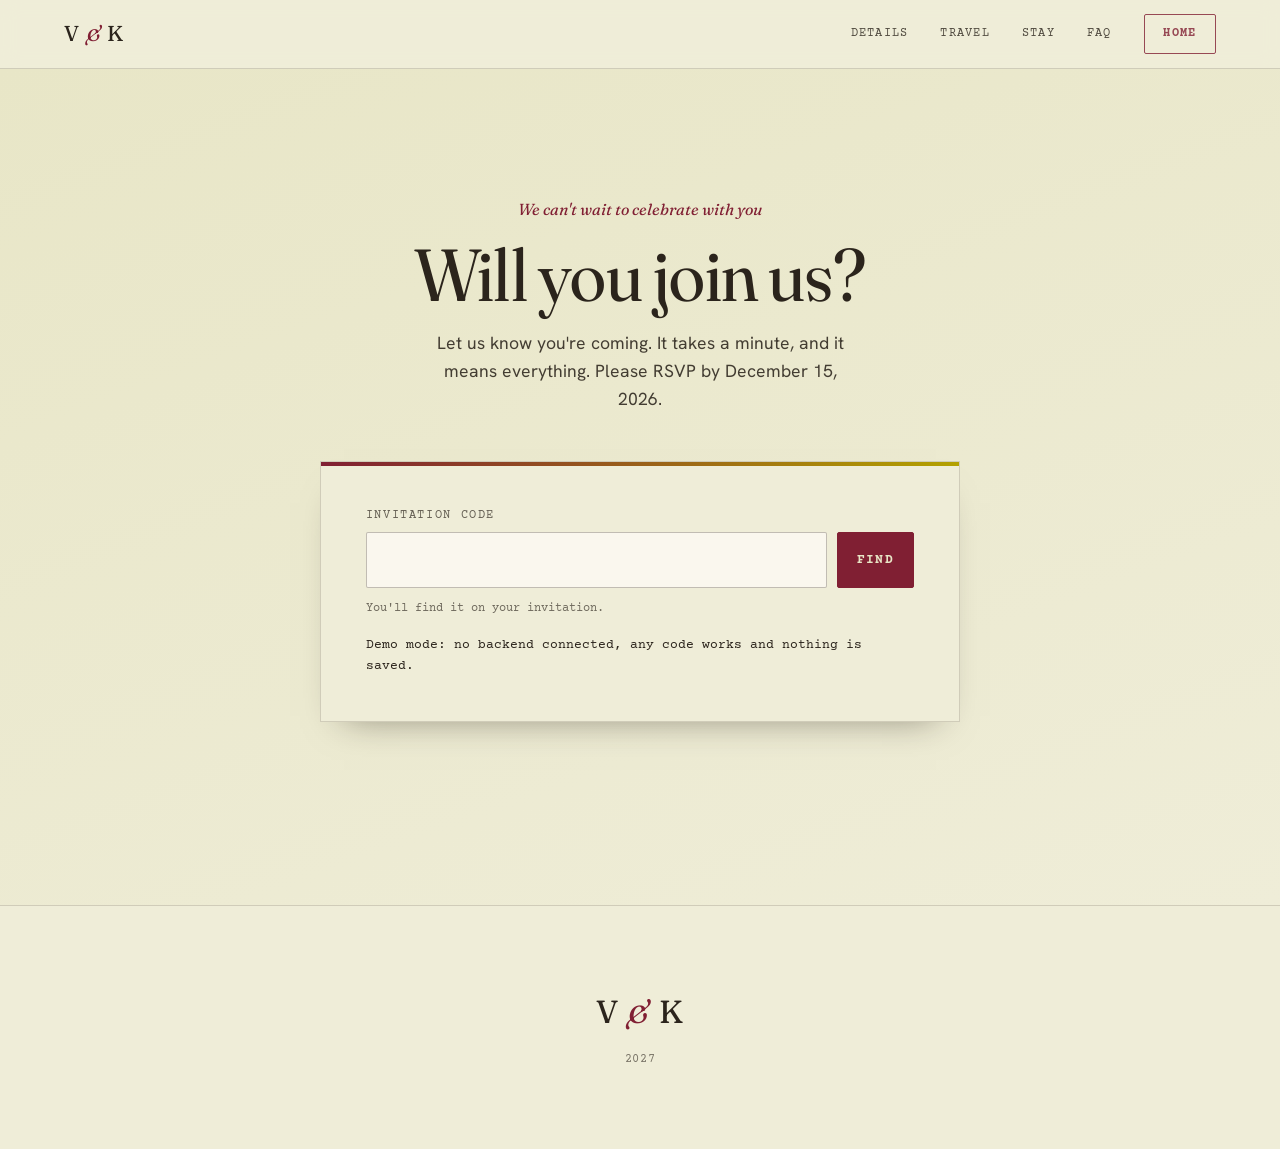
==== rsvp/index.html @ c19a1aa8 "RSVP form v1" ====
<!DOCTYPE html>
<html lang="en">

<head>
  <meta charset="UTF-8" />
  <meta name="viewport" content="width=device-width, initial-scale=1.0" />
  <title>RSVP · Victor &amp; Konto — 2027</title>
  <meta name="description" content="RSVP for our celebration in Mexico City — 20 March 2027." />
  <meta name="robots" content="noindex" />

  <link rel="preconnect" href="https://fonts.googleapis.com" />
  <link rel="preconnect" href="https://fonts.gstatic.com" crossorigin />
  <link
    href="https://fonts.googleapis.com/css2?family=Fraunces:ital,opsz,wght,SOFT,WONK@0,9..144,300..600,0..100,0..1;1,9..144,300..500,0..100,0..1&amp;family=Hanken+Grotesk:wght@400;500;600&amp;family=Courier+Prime:ital,wght@0,400;0,700;1,400&amp;display=swap"
    rel="stylesheet" />

  <link rel="stylesheet" href="../style.css">
  <link rel="stylesheet" href="rsvp.css">
</head>

<body>

  <header class="nav">
    <a href="../index2.html" class="monogram" style="text-decoration:none">V <span>&amp;</span> K</a>
    <nav class="nav-links">
      <a href="../index2.html#events" class="nav-hide">Details</a>
      <a href="../index2.html#travel" class="nav-hide">Travel</a>
      <a href="../index2.html#stay" class="nav-hide">Stay</a>
      <a href="../index2.html#faq" class="nav-hide">FAQ</a>
      <a href="../index2.html" class="btn ghost">Home</a>
    </nav>
  </header>

  <main class="rsvp-page">
    <section id="rsvp" class="rsvp-app" aria-labelledby="rsvp-title">

      <div class="rsvp-head">
        <span class="eyebrow" data-i18n="eyebrow">We can't wait to celebrate with you</span>
        <h1 id="rsvp-title" data-i18n="title">Will you join us?</h1>
        <p class="rsvp-lede" data-i18n="lede">Please RSVP by December 15, 2026.</p>
      </div>

      <div class="rsvp-card">

        <noscript>
          <p>This form needs JavaScript. You can also
            <!-- ✎ same Google Form as fallbackUrl in rsvp.js -->
            <a href="https://forms.gle/your-form-id">RSVP with our backup form</a>.</p>
        </noscript>

        <!-- Step 1: invite code -->
        <form class="rsvp-step" id="rsvp-lookup" novalidate>
          <label for="rsvp-code" data-i18n="codeLabel">Invitation code</label>
          <div class="rsvp-row">
            <input id="rsvp-code" name="code" autocomplete="off" autocapitalize="characters" spellcheck="false"
              maxlength="12" required>
            <button type="submit" class="btn" data-i18n="find">Find</button>
          </div>
          <p class="rsvp-hint" data-i18n="codeHint">You'll find it on your invitation.</p>
        </form>

        <!-- Step 2: per-guest answers -->
        <form class="rsvp-step" id="rsvp-form" hidden novalidate>
          <h2 id="rsvp-party"></h2>
          <p class="rsvp-hint" id="rsvp-prev" hidden data-i18n="prevNote"></p>
          <div id="rsvp-guests"></div>

          <label for="rsvp-email" data-i18n="email"></label>
          <input id="rsvp-email" type="email" autocomplete="email" maxlength="200">

          <label for="rsvp-message" data-i18n="message"></label>
          <textarea id="rsvp-message" rows="3" maxlength="1000"></textarea>

          <div class="rsvp-hp" aria-hidden="true">
            <label>Website <input id="rsvp-website" tabindex="-1" autocomplete="off"></label>
          </div>

          <div class="rsvp-actions">
            <button type="button" class="rsvp-link" id="rsvp-back" data-i18n="back"></button>
            <button type="submit" class="btn" data-i18n="submit"></button>
          </div>
        </form>

        <!-- Step 3: done -->
        <div class="rsvp-step rsvp-done" id="rsvp-done" hidden>
          <p class="rsvp-big" id="rsvp-done-msg"></p>
          <p><a href="../index2.html#events" class="btn ghost" data-i18n="seeDetails"></a></p>
          <button type="button" class="rsvp-link" id="rsvp-edit" data-i18n="edit"></button>
        </div>

        <!-- Deadline passed -->
        <div class="rsvp-step" id="rsvp-closed" hidden>
          <p data-i18n="closed"></p>
        </div>

        <!-- Fallback: embedded Google Form -->
        <div class="rsvp-step rsvp-fallback" id="rsvp-fallback" hidden>
          <p data-i18n="fallbackNote"></p>
          <iframe id="rsvp-iframe" title="RSVP form" loading="lazy"></iframe>
          <p><a id="rsvp-fallback-link" target="_blank" rel="noopener" data-i18n="fallbackOpen"></a></p>
        </div>

        <p class="rsvp-status" id="rsvp-status" role="status" aria-live="polite"></p>
      </div>
    </section>
  </main>

  <footer class="foot">
    <div class="monogram">V <span style="color:var(--amaranth);font-style:italic">&amp;</span> K</div>
    <p>2027</p>
  </footer>

  <script src="rsvp.js" defer></script>
</body>

</html>
---- style.css ----
:root {
  --ink: #2B241C;
  /* warm espresso — text */
  --paper: #EFEDD8;
  /* light pale sand — base */
  --sand: #E8E6C7;
  /* pale sand — panels */
  --panel: #DEDBBA;
  /* deeper sand */
  --amaranth: #801F33;
  /* dark amaranth — primary accent */
  --amaranth-deep: #5C1626;
  --steel: #86A1BF;
  /* steel blue */
  --gold: #B3A100;
  /* old gold */
  --olive: #727D3D;
  /* dust olive */
  --line: rgba(43, 36, 28, .16);

  --display: "Fraunces", Georgia, serif;
  --body: "Hanken Grotesk", system-ui, sans-serif;
  --mono: "Courier Prime", "Courier New", monospace;

  --pad: clamp(1.25rem, 5vw, 6rem);
  --maxw: 1180px;
}

* {
  box-sizing: border-box;
  margin: 0;
  padding: 0;
}

html {
  scroll-behavior: smooth;
}

@media (prefers-reduced-motion: reduce) {
  html {
    scroll-behavior: auto;
  }
}

body {
  font-family: var(--body);
  color: var(--ink);
  background: var(--paper);
  line-height: 1.6;
  -webkit-font-smoothing: antialiased;
  overflow-x: hidden;
}

h1,
h2,
h3 {
  font-family: var(--display);
  font-weight: 400;
  line-height: 1.03;
  font-variation-settings: "SOFT" 30, "WONK" 0, "opsz" 144;
  letter-spacing: -0.01em;
}

a {
  color: inherit;
}

/* analog film-slate label */
.label {
  font-family: var(--mono);
  font-size: 0.74rem;
  letter-spacing: 0.24em;
  text-transform: uppercase;
  color: var(--amaranth);
}

.eyebrow {
  font-family: var(--display);
  font-style: italic;
  font-size: 1rem;
  color: var(--amaranth);
}

.wrap {
  max-width: var(--maxw);
  margin-inline: auto;
  padding-inline: var(--pad);
}

section {
  padding-block: clamp(4rem, 10vw, 8.5rem);
}

:focus-visible {
  outline: 2px solid var(--amaranth);
  outline-offset: 3px;
  border-radius: 2px;
}

/* keep anchor targets from landing under the sticky nav */
[id] {
  scroll-margin-top: 4.5rem;
}

/* ---------- NAV ---------- */
header.nav {
  position: sticky;
  top: 0;
  z-index: 50;
  display: flex;
  align-items: center;
  justify-content: space-between;
  padding: 0.85rem var(--pad);
  background: color-mix(in srgb, var(--paper) 84%, transparent);
  backdrop-filter: blur(10px);
  border-bottom: 1px solid var(--line);
}

.monogram {
  font-family: var(--display);
  font-size: 1.35rem;
  letter-spacing: 0.04em;
  font-variation-settings: "SOFT" 50, "opsz" 40;
}

.monogram span {
  color: var(--amaranth);
  font-style: italic;
}

.nav-links {
  display: flex;
  align-items: center;
  gap: clamp(1rem, 2.5vw, 2.2rem);
}

.nav-links a {
  text-decoration: none;
  font-family: var(--mono);
  font-size: 0.78rem;
  letter-spacing: 0.1em;
  text-transform: uppercase;
  opacity: 0.8;
  transition: opacity .2s;
}

.nav-links a:hover {
  opacity: 1;
}

.nav-links a.nav-hide {
  display: none;
}

@media (min-width: 760px) {
  .nav-links a.nav-hide {
    display: inline;
  }
}

.nav-links a.nav-hide-lg {
  display: none;
}

@media (min-width: 1040px) {
  .nav-links a.nav-hide-lg {
    display: inline;
  }
}

.btn {
  display: inline-block;
  text-decoration: none;
  font-family: var(--mono);
  font-weight: 700;
  font-size: 0.8rem;
  letter-spacing: 0.1em;
  text-transform: uppercase;
  padding: 0.75em 1.5em;
  border-radius: 2px;
  background: var(--amaranth);
  color: var(--sand);
  border: 1px solid var(--amaranth);
  transition: transform .18s ease, background .2s ease;
}

.btn:hover {
  background: var(--amaranth-deep);
  transform: translateY(-2px);
}

.btn.ghost {
  background: transparent;
  color: var(--amaranth);
}

.btn.ghost:hover {
  background: var(--amaranth);
  color: var(--sand);
}

/* ---------- HERO BANNER (full-bleed photo) ---------- */
/* ✎ See the <figure class="hero-banner"> markup for srcset notes.
       Falls back to a gradient if the photo is missing. */
.hero-banner {
  position: relative;
  margin: 0;
  width: 100%;
  overflow: hidden;
  /* fallback while the photo is missing / loading */
  background: linear-gradient(135deg, var(--steel), var(--olive) 62%, var(--amaranth));
  aspect-ratio: 4 / 5;
  max-height: 76vh;
}

@media (min-width: 700px) {
  .hero-banner {
    aspect-ratio: 16 / 9;
  }
}

@media (min-width: 1100px) {
  .hero-banner {
    aspect-ratio: 21 / 9;
    max-height: 70vh;
  }
}

.hero-banner img {
  width: 100%;
  height: 100%;
  object-fit: cover;
  /* pulls the crop down: trades empty shutter above your heads
     for more of your legs at the bottom */
  object-position: center 60%;
  display: block;
}

.hero-banner::after {
  content: "";
  position: absolute;
  inset-inline: 0;
  bottom: 0;
  height: 24%;
  pointer-events: none;
  background: linear-gradient(to bottom,
      transparent 0%,
      color-mix(in srgb, var(--paper) 55%, transparent) 55%,
      var(--paper) 62%);
}

.hero-banner figcaption {
  position: absolute;
  z-index: 2;
  top: clamp(0.9rem, 3vw, 1.5rem);
  left: clamp(1rem, 4vw, 2rem);
  display: flex;
  gap: 0.9rem;
  font-family: var(--mono);
  font-size: 0.68rem;
  letter-spacing: 0.2em;
  text-transform: uppercase;
  color: var(--sand);
  text-shadow: 0 1px 4px rgba(0, 0, 0, .55);
}

.hero-banner figcaption .n {
  color: color-mix(in srgb, var(--gold) 70%, white);
}

/* ---------- HERO ---------- */
.hero {
  position: relative;
  text-align: center;
  padding-block: clamp(2.2rem, 6vw, 4rem) clamp(4rem, 13vw, 9rem);
  overflow: hidden;
}

.hero .sky {
  position: absolute;
  inset: 0;
  z-index: 0;
  pointer-events: none;
  background:
    radial-gradient(55% 45% at 50% -8%, color-mix(in srgb, var(--gold) 26%, transparent), transparent 68%),
    radial-gradient(46% 42% at 88% 12%, color-mix(in srgb, var(--steel) 30%, transparent), transparent 70%),
    radial-gradient(42% 40% at 8% 30%, color-mix(in srgb, var(--amaranth) 12%, transparent), transparent 72%);
  /* fade the tint in below the banner so the seam is pure paper */
  -webkit-mask-image: linear-gradient(to bottom, transparent 0, #000 28%);
  mask-image: linear-gradient(to bottom, transparent 0, #000 28%);
}

.hero .inner {
  position: relative;
  z-index: 1;
}

.hero .eyebrow {
  display: inline-block;
  margin-bottom: 1.5rem;
}

.hero h1 {
  font-size: clamp(3.4rem, 13vw, 9.5rem);
  font-variation-settings: "SOFT" 40, "WONK" 1, "opsz" 144;
}

.hero h1 .amp {
  display: block;
  font-style: italic;
  color: var(--amaranth);
  font-size: 0.42em;
  margin-block: 0.12em;
  font-variation-settings: "SOFT" 70, "opsz" 40;
}

.hero .tagline {
  max-width: 36ch;
  margin: 1.8rem auto 2.4rem;
  font-size: clamp(1.05rem, 2.4vw, 1.28rem);
  color: color-mix(in srgb, var(--ink) 84%, transparent);
}

.hero .cta-row {
  display: flex;
  gap: 0.9rem;
  justify-content: center;
  flex-wrap: wrap;
}

/* ---------- COUNTDOWN (film-slate) ---------- */
.countdown {
  display: flex;
  justify-content: center;
  gap: clamp(1.2rem, 4vw, 3rem);
  margin-top: 3.2rem;
}

.cd-unit {
  text-align: center;
  min-width: 3.5rem;
}

.cd-num {
  font-family: var(--display);
  font-size: clamp(2rem, 5.5vw, 3.4rem);
  line-height: 1;
  color: var(--amaranth);
  font-variation-settings: "SOFT" 20, "opsz" 100;
  font-variant-numeric: tabular-nums;
}

.cd-label {
  font-family: var(--mono);
  font-size: 0.64rem;
  letter-spacing: 0.16em;
  text-transform: uppercase;
  margin-top: 0.55rem;
  opacity: 0.65;
}

.sprig {
  display: block;
  margin: 0 auto;
  width: 88px;
  height: auto;
  color: var(--gold);
}

/* ---------- STORY ---------- */
.story .wrap {
  display: grid;
  gap: clamp(4rem, 6vw, 4.5rem);
  grid-template-columns: 1fr;
  align-items: center;
}

@media (min-width: 860px) {
  .story .wrap {
    grid-template-columns: 1.1fr 0.9fr;
  }
}

.story h2 {
  font-size: clamp(2.2rem, 6vw, 3.6rem);
  margin: 0.8rem 0 1.3rem;
}

.story p {
  max-width: 52ch;
  margin-bottom: 1.1rem;
  color: color-mix(in srgb, var(--ink) 90%, transparent);
}

.story .portrait {
  aspect-ratio: 4 / 5;
  overflow: hidden;
  position: relative;
  padding: 10px;
  background: var(--sand);
  border: 1px solid var(--line);
  box-shadow: 0 16px 36px -24px rgba(43, 36, 28, .6);
}

.story .portrait .frame {
  width: 100%;
  height: 100%;
  position: relative;
  overflow: hidden;
  background: linear-gradient(150deg, var(--steel), var(--olive) 70%, var(--amaranth));
}

.story .portrait img {
  width: 100%;
  height: 100%;
  object-fit: cover;
  display: block;
}

.story .portrait figcaption {
  position: absolute;
  left: 18px;
  bottom: 18px;
  z-index: 2;
  font-family: var(--mono);
  font-size: 0.72rem;
  color: var(--sand);
  letter-spacing: 0.06em;
  text-shadow: 0 1px 3px rgba(0, 0, 0, .5);
}

/* ---------- CELEBRATIONS ---------- */
.events {
  background: var(--sand);
}

.events .head {
  text-align: center;
  margin-bottom: clamp(2.5rem, 6vw, 4rem);
}

.events h2 {
  font-size: clamp(2.2rem, 6vw, 3.6rem);
  margin-top: 0.6rem;
}

.event {
  position: relative;
  overflow: hidden;
  background: var(--paper);
  border: 1px solid var(--line);
  display: grid;
  grid-template-columns: 1fr;
}

@media (min-width: 820px) {
  .event {
    grid-template-columns: 1.3fr 1fr;
  }
}

.event::before {
  content: "";
  position: absolute;
  inset-inline: 0;
  top: 0;
  height: 4px;
  z-index: 1;
  background: linear-gradient(90deg, var(--amaranth), var(--gold));
}

.event-main {
  padding: clamp(2rem, 4.5vw, 3.4rem);
}

.event .place {
  font-family: var(--mono);
  font-size: 0.72rem;
  letter-spacing: 0.16em;
  text-transform: uppercase;
  color: var(--amaranth);
}

.event-date {
  font-family: var(--display);
  font-style: italic;
  font-size: clamp(1.7rem, 4.5vw, 2.6rem);
  color: var(--amaranth);
  line-height: 1.05;
  margin: 0.6rem 0 1.3rem;
}

.event-main p {
  color: color-mix(in srgb, var(--ink) 88%, transparent);
  max-width: 46ch;
}

.event-details {
  padding: clamp(2rem, 4.5vw, 3.4rem);
  background: var(--panel);
  display: grid;
  gap: 1.15rem;
  align-content: center;
}

.event-details>div {
  display: grid;
  gap: 0.25rem;
}

.event-details dt {
  font-family: var(--mono);
  font-size: 0.72rem;
  letter-spacing: 0.1em;
  text-transform: uppercase;
  opacity: 0.6;
}

.event-details dd {
  font-size: 1.02rem;
}

/* ---------- GALLERY (contact sheet) ---------- */
.gallery .head {
  text-align: center;
  margin-bottom: clamp(2.2rem, 5vw, 3.4rem);
}

.gallery h2 {
  font-size: clamp(2.2rem, 6vw, 3.6rem);
  margin-top: 0.5rem;
}

.grid {
  display: grid;
  gap: clamp(0.8rem, 2vw, 1.3rem);
  grid-template-columns: repeat(2, 1fr);
  grid-auto-flow: dense;
}

@media (min-width: 720px) {
  .grid {
    grid-template-columns: repeat(4, 1fr);
  }
}

.grid figure {
  position: relative;
  margin: 0;
  overflow: hidden;
  aspect-ratio: 1 / 1;
  padding: 10px 10px 30px;
  /* was 8px 8px 26px */
  background: #FAF7EE;
  /* was var(--sand) */
  border: 1px solid var(--line);
  box-shadow: 0 2px 4px rgba(43, 36, 28, .12),
    0 18px 36px -20px rgba(43, 36, 28, .7);
  /* was 0 10px 24px -20px … */
  transition: transform .4s ease;
}

.grid figure .shot {
  width: 100%;
  height: 100%;
  overflow: hidden;
  position: relative;
  background: linear-gradient(135deg, var(--steel), var(--olive));
}

.grid figure:nth-child(odd) {
  transform: rotate(-1deg);
}

.grid figure:nth-child(even) {
  transform: rotate(0.8deg);
}

.grid figure:nth-child(3n) {
  transform: rotate(-0.4deg);
}

.grid figure:hover {
  transform: none;
}

.grid figure:nth-child(3n) .shot {
  background: linear-gradient(135deg, var(--olive), #4f5a2c);
}

.grid figure:nth-child(4n) .shot {
  background: linear-gradient(135deg, var(--amaranth), var(--gold));
}

.grid figure:nth-child(5n) .shot {
  background: linear-gradient(135deg, var(--gold), var(--olive));
}

.grid figure.tall {
  grid-row: span 2;
  aspect-ratio: 1 / 2;
}

.grid figure.wide {
  grid-column: span 2;
  aspect-ratio: 2 / 1;
}

.grid img {
  width: 100%;
  height: 100%;
  object-fit: cover;
  display: block;
  transition: transform .5s ease;
}

.grid figure:hover img {
  transform: scale(1.05);
}

.grid figcaption {
  position: absolute;
  left: 10px;
  right: 10px;
  bottom: 9px;
  font-family: var(--mono);
  font-size: 0.68rem;
  letter-spacing: 0.05em;
  color: var(--ink);
  display: flex;
  justify-content: space-between;
  gap: 0.5rem;
}

.grid figcaption .n {
  color: var(--amaranth);
}

/* ---------- TRAVEL (amaranth feature) ---------- */
.stay {
  background: var(--amaranth);
  color: var(--sand);
}

.stay a {
  color: var(--sand);
  text-underline-offset: 3px;
}

.stay .label {
  color: color-mix(in srgb, var(--gold) 80%, white);
}

.stay .eyebrow {
  color: var(--sand);
}

.stay h2 {
  font-size: clamp(2rem, 5.5vw, 3.2rem);
  color: var(--sand);
}

.stay .cols {
  display: grid;
  gap: clamp(1.6rem, 4vw, 3rem);
  grid-template-columns: 1fr;
  margin-top: 2.4rem;
}

@media (min-width: 760px) {
  .stay .cols {
    grid-template-columns: 1fr 1fr;
  }
}

.stay h3 {
  color: var(--sand);
  font-family: var(--display);
  font-size: 1.4rem;
  margin-bottom: 0.7rem;
}

.stay p {
  color: color-mix(in srgb, var(--sand) 82%, transparent);
  margin-bottom: 0.9rem;
  max-width: 46ch;
}

/* ---------- TRAVEL sub-blocks ---------- */
.stay .sub-head {
  margin-top: clamp(2.8rem, 6vw, 4.2rem);
}

.stay .sub-title {
  font-size: clamp(1.5rem, 3.6vw, 2.1rem);
  margin-top: 0.45rem;
}

.hoods {
  display: grid;
  gap: clamp(0.9rem, 2vw, 1.2rem);
  grid-template-columns: 1fr;
  margin-top: 1.6rem;
}

@media (min-width: 700px) {
  .hoods {
    grid-template-columns: repeat(2, 1fr);
  }
}

@media (min-width: 1000px) {
  .hoods {
    grid-template-columns: repeat(3, 1fr);
  }
}

.hood {
  padding: 1.35rem 1.45rem;
  border: 1px solid color-mix(in srgb, var(--sand) 32%, transparent);
  background: color-mix(in srgb, var(--amaranth-deep) 55%, transparent);
}

.hood .tag {
  display: block;
  font-family: var(--mono);
  font-size: 0.64rem;
  letter-spacing: 0.16em;
  text-transform: uppercase;
  color: color-mix(in srgb, var(--gold) 75%, white);
  margin-bottom: 0.5rem;
}

/* was h4 — now h3 for a correct heading outline; settings keep the old look */
.hood h3 {
  font-family: var(--display);
  font-weight: 400;
  font-size: 1.2rem;
  line-height: 1.1;
  letter-spacing: 0;
  font-variation-settings: "SOFT" 30, "opsz" 24;
  color: var(--sand);
  margin-bottom: 0.45rem;
}

.hood p {
  margin: 0;
  max-width: none;
  font-size: 0.95rem;
}

/* extra breathing room when the sprig sits between two colored sections */
.sprig-band {
  padding-block: clamp(1.5rem, 4vw, 2.5rem);
}

/* ---------- FOOD & DRINK (extends .hood) ---------- */
.eat {
  display: flex;
  flex-direction: column;
}

.hood h3 a {
  text-decoration: none;
}

.hood h3 a:hover {
  text-decoration: underline;
  text-decoration-thickness: 1px;
}

.eat-notes {
  display: grid;
  gap: 0.55rem;
  margin-top: 0.3rem;
}

.eat-notes>div {
  display: grid;
  grid-template-columns: 3.6rem 1fr;
  gap: 0.6rem;
  align-items: baseline;
}

.eat-notes dt {
  font-family: var(--mono);
  font-size: 0.64rem;
  letter-spacing: 0.14em;
  text-transform: uppercase;
  color: color-mix(in srgb, var(--gold) 75%, white);
}

.eat-notes dd {
  font-size: 0.95rem;
  color: color-mix(in srgb, var(--sand) 82%, transparent);
}

.eat .where {
  font-family: var(--mono);
  font-style: normal;
  font-size: 0.7rem;
  line-height: 1.6;
  opacity: 0.7;
  margin-top: auto;
  padding-top: 0.9rem;
}


/* ---------- KNOW BEFORE YOU GO ---------- */
.know {
  background: var(--paper);
}

.know .head {
  text-align: center;
  margin-bottom: clamp(2rem, 5vw, 3rem);
}

.know h2 {
  font-size: clamp(2.2rem, 6vw, 3.4rem);
  margin-top: 0.5rem;
}

.info-grid {
  display: grid;
  gap: clamp(1rem, 2.5vw, 1.6rem);
  grid-template-columns: 1fr;
}

@media (min-width: 760px) {
  .info-grid {
    grid-template-columns: repeat(2, 1fr);
  }
}

.info {
  position: relative;
  background: var(--sand);
  border: 1px solid var(--line);
  padding: clamp(1.5rem, 3vw, 2.1rem);
}

.info::before {
  content: "";
  position: absolute;
  inset-inline: 0;
  top: 0;
  height: 3px;
  background: linear-gradient(90deg, var(--amaranth), var(--gold));
}

.info h3 {
  font-size: 1.35rem;
  margin-bottom: 0.7rem;
}

.info p {
  color: color-mix(in srgb, var(--ink) 88%, transparent);
  margin-bottom: 0.7rem;
}

.info p:last-child {
  margin-bottom: 0;
}

.info ul {
  margin: 0 0 0.8rem 1.15rem;
  color: color-mix(in srgb, var(--ink) 88%, transparent);
}

.info li {
  margin-bottom: 0.28rem;
}

/* ---------- THINGS TO DO ---------- */
.todo .head {
  text-align: center;
  margin-bottom: clamp(2rem, 5vw, 3rem);
}

.todo h2 {
  font-size: clamp(2.2rem, 6vw, 3.6rem);
  margin-top: 0.5rem;
}

.todo-grid {
  display: grid;
  gap: clamp(1rem, 2.5vw, 1.5rem);
  grid-template-columns: 1fr;
  margin-top: 1.6rem;
}

@media (min-width: 720px) {
  .todo-grid {
    grid-template-columns: repeat(2, 1fr);
  }
}

@media (min-width: 1040px) {
  .todo-grid {
    grid-template-columns: repeat(3, 1fr);
  }
}

/* sand cards inside the amaranth section: reset text to ink,
   otherwise titles + addresses inherit sand-on-sand and vanish */
.spot {
  display: flex;
  flex-direction: column;
  gap: 0.5rem;
  background: var(--sand);
  color: var(--ink);
  border: 1px solid var(--line);
  padding: 1.5rem 1.5rem 1.6rem;
}

.spot .n {
  font-family: var(--mono);
  font-size: 0.68rem;
  letter-spacing: 0.18em;
  color: var(--amaranth);
}

.stay .spot h3 {
  font-size: 1.32rem;
  color: var(--ink);
  margin-bottom: 0;
}

.stay .spot p {
  font-size: 0.97rem;
  color: color-mix(in srgb, var(--ink) 88%, transparent);
  margin-bottom: 0;
}

.spot address {
  font-family: var(--mono);
  font-style: normal;
  font-size: 0.72rem;
  line-height: 1.55;
  opacity: 0.6;
  margin-top: auto;
  padding-top: 0.7rem;
}

/* ---------- REGISTRY ---------- */
.registry {
  background: var(--sand);
  text-align: center;
}

.registry h2 {
  font-size: clamp(2rem, 5.5vw, 3rem);
  margin: 0.6rem 0 1rem;
}

.registry p {
  max-width: 46ch;
  margin: 0 auto;
  font-size: 1.05rem;
  color: color-mix(in srgb, var(--ink) 88%, transparent);
}

/* ---------- FAQ ---------- */
.faq h2 {
  font-size: clamp(2rem, 5.5vw, 3.2rem);
  text-align: center;
  margin-bottom: clamp(2rem, 5vw, 3rem);
}

details {
  border-top: 1px solid var(--line);
  padding: 1.2rem 0;
  max-width: 760px;
  margin-inline: auto;
}

details:last-of-type {
  border-bottom: 1px solid var(--line);
}

summary {
  cursor: pointer;
  list-style: none;
  font-family: var(--display);
  font-size: 1.25rem;
  display: flex;
  justify-content: space-between;
  align-items: center;
  gap: 1rem;
}

summary::-webkit-details-marker {
  display: none;
}

summary::after {
  content: "+";
  color: var(--amaranth);
  font-size: 1.5rem;
  transition: transform .2s;
}

details[open] summary::after {
  transform: rotate(45deg);
}

details p {
  margin-top: 0.9rem;
  max-width: 62ch;
  color: color-mix(in srgb, var(--ink) 86%, transparent);
}

/* ---------- RSVP ---------- */
.rsvp {
  text-align: center;
  background: linear-gradient(160deg, var(--sand), var(--paper));
}

.rsvp h2 {
  font-size: clamp(2.6rem, 8vw, 5rem);
  margin-bottom: 1rem;
}

.rsvp p {
  max-width: 40ch;
  margin: 0 auto 2rem;
  font-size: 1.1rem;
}

.rsvp .btn {
  font-size: 0.9rem;
  padding: 0.95em 2.2em;
}

/* ---------- FOOTER ---------- */
footer.foot {
  text-align: center;
  padding: clamp(3rem, 7vw, 5rem) var(--pad);
  border-top: 1px solid var(--line);
}

footer.foot .monogram {
  font-size: 2rem;
}

footer.foot p {
  font-family: var(--mono);
  font-size: 0.76rem;
  letter-spacing: 0.06em;
  opacity: 0.6;
  margin-top: 0.8rem;
}

/* ---------- SCROLL REVEAL ---------- */
/* Scoped to .js (set in <head>) so content stays visible if JS fails */
.js .reveal {
  opacity: 0;
  transform: translateY(22px);
  transition: opacity .7s ease, transform .7s ease;
}

.js .reveal.in {
  opacity: 1;
  transform: none;
}

@media (prefers-reduced-motion: reduce) {
  .js .reveal {
    opacity: 1;
    transform: none;
    transition: none;
  }

  .grid img {
    transition: none;
  }
}
---- rsvp/rsvp.css ----
/* RSVP page — builds on ../style.css tokens (--ink, --paper, --sand, --amaranth, --gold, --line, fonts) */

.rsvp-page {
  background: linear-gradient(160deg, var(--sand), var(--paper));
  min-height: calc(100vh - 4rem);
}

.rsvp-app {
  max-width: 44rem;
  margin-inline: auto;
  padding-inline: clamp(1.25rem, 5vw, 2rem);
}

.rsvp-app [hidden] {
  display: none !important;
}

/* ---------- heading ---------- */
.rsvp-head {
  text-align: center;
  margin-bottom: clamp(2rem, 5vw, 3rem);
}

.rsvp-head .eyebrow {
  display: inline-block;
  margin-bottom: 0.9rem;
}

.rsvp-head h1 {
  font-size: clamp(2.6rem, 8vw, 4.6rem);
  margin-bottom: 1rem;
  font-variation-settings: "SOFT" 40, "WONK" 1, "opsz" 144;
}

.rsvp-lede {
  max-width: 42ch;
  margin: 0 auto;
  font-size: 1.1rem;
  color: color-mix(in srgb, var(--ink) 88%, transparent);
}

/* ---------- card ---------- */
.rsvp-card {
  position: relative;
  background: var(--paper);
  border: 1px solid var(--line);
  padding: clamp(1.5rem, 4.5vw, 2.8rem);
  box-shadow: 0 18px 36px -24px rgba(43, 36, 28, .55);
}

.rsvp-card::before {
  content: "";
  position: absolute;
  inset-inline: 0;
  top: 0;
  height: 4px;
  background: linear-gradient(90deg, var(--amaranth), var(--gold));
}

#rsvp-party {
  font-size: clamp(1.7rem, 4.5vw, 2.3rem);
  margin-bottom: 0.4rem;
}

/* ---------- labels & inputs ---------- */
#rsvp-lookup>label,
#rsvp-form>label,
.rsvp-sub {
  display: block;
  margin: 1.3rem 0 0.45rem;
  font-family: var(--mono);
  font-size: 0.72rem;
  letter-spacing: 0.14em;
  text-transform: uppercase;
  opacity: 0.7;
}

#rsvp-lookup>label {
  margin-top: 0;
}

.rsvp-app input:not([type="radio"]),
.rsvp-app textarea {
  width: 100%;
  padding: 0.75rem 0.85rem;
  font: inherit;
  font-size: 1rem;
  /* ≥16px stops iOS zooming on focus */
  color: var(--ink);
  background: #FAF7EE;
  border: 1px solid color-mix(in srgb, var(--ink) 28%, transparent);
  border-radius: 2px;
  transition: border-color .2s;
}

.rsvp-app input:not([type="radio"]):focus,
.rsvp-app textarea:focus {
  border-color: var(--amaranth);
}

.rsvp-app textarea {
  resize: vertical;
}

#rsvp-code {
  font-family: var(--mono);
  font-size: 1.15rem;
  letter-spacing: 0.3em;
  text-transform: uppercase;
}

.rsvp-row {
  display: flex;
  gap: 0.6rem;
}

.rsvp-row input {
  flex: 1;
  min-width: 0;
}

.rsvp-row .btn {
  white-space: nowrap;
}

.rsvp-hint {
  margin-top: 0.7rem;
  font-family: var(--mono);
  font-size: 0.78rem;
  opacity: 0.65;
}

/* ---------- buttons ---------- */
.rsvp-app button.btn {
  cursor: pointer;
}

.rsvp-app button:disabled {
  opacity: 0.55;
  cursor: wait;
  transform: none;
}

.rsvp-link {
  padding: 0;
  border: 0;
  background: none;
  font-family: var(--mono);
  font-size: 0.78rem;
  letter-spacing: 0.08em;
  text-transform: uppercase;
  text-decoration: underline;
  text-underline-offset: 3px;
  color: var(--amaranth);
  cursor: pointer;
}

/* ---------- guest cards ---------- */
.rsvp-guest {
  margin: 1.4rem 0 0;
  padding: 1.1rem 1.25rem 1.3rem;
  border: 1px solid var(--line);
  background: var(--sand);
}

.rsvp-guest legend {
  padding: 0 0.45rem;
  font-family: var(--display);
  font-size: 1.3rem;
  font-variation-settings: "SOFT" 30, "opsz" 40;
}

.rsvp-guest.is-open legend {
  font-style: italic;
  color: var(--amaranth);
}

.rsvp-choice {
  display: flex;
  flex-wrap: wrap;
  gap: 0.6rem;
  margin-top: 0.9rem;
}

.rsvp-choice label {
  flex: 1 1 10rem;
  display: flex;
  align-items: center;
  gap: 0.55rem;
  padding: 0.7rem 0.9rem;
  background: var(--paper);
  border: 1px solid color-mix(in srgb, var(--ink) 28%, transparent);
  border-radius: 2px;
  font-family: var(--mono);
  font-size: 0.8rem;
  letter-spacing: 0.08em;
  text-transform: uppercase;
  cursor: pointer;
  transition: background .2s, color .2s, border-color .2s;
}

.rsvp-choice label:hover {
  border-color: var(--amaranth);
}

.rsvp-choice label:has(input:checked) {
  background: var(--amaranth);
  border-color: var(--amaranth);
  color: var(--sand);
}

.rsvp-choice input {
  accent-color: var(--gold);
}

/* ---------- actions & states ---------- */
.rsvp-actions {
  display: flex;
  justify-content: space-between;
  align-items: center;
  gap: 1rem;
  margin-top: 2rem;
}

.rsvp-done {
  text-align: center;
}

.rsvp-big {
  font-family: var(--display);
  font-style: italic;
  font-size: clamp(1.6rem, 4.5vw, 2.2rem);
  line-height: 1.15;
  color: var(--amaranth);
  margin-bottom: 1.6rem;
}

.rsvp-done .btn {
  margin-bottom: 1.2rem;
}

.rsvp-status {
  min-height: 1.5em;
  margin-top: 1rem;
  font-family: var(--mono);
  font-size: 0.8rem;
}

.rsvp-status:empty {
  margin-top: 0;
}

.rsvp-status.is-error {
  color: var(--amaranth);
}

.rsvp-hp {
  position: absolute;
  left: -9999px;
  width: 1px;
  height: 1px;
  overflow: hidden;
}

.rsvp-fallback iframe {
  width: 100%;
  height: 1100px;
  margin-top: 1rem;
  border: 0;
}
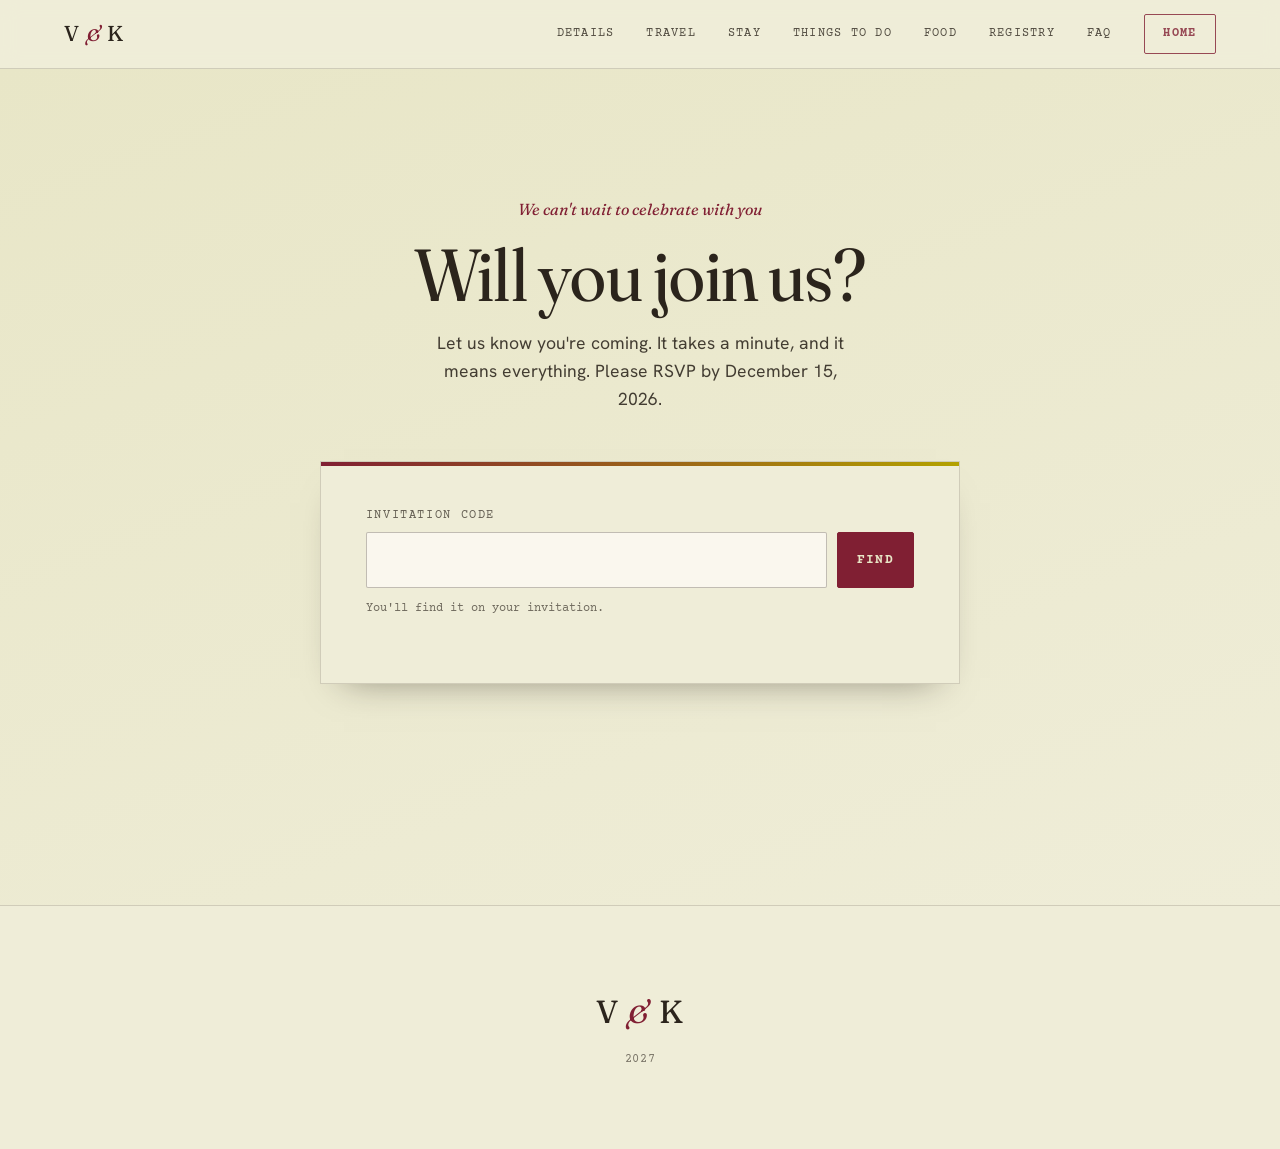
==== commit 5cfd475b: "venue address fix; rsvp with codes functional" ====
--- a/rsvp/index.html
+++ b/rsvp/index.html
@@ -21,13 +21,16 @@
 <body>
 
   <header class="nav">
-    <a href="../index2.html" class="monogram" style="text-decoration:none">V <span>&amp;</span> K</a>
+    <a href="../" class="monogram" style="text-decoration:none">V <span>&amp;</span> K</a>
     <nav class="nav-links">
-      <a href="../index2.html#events" class="nav-hide">Details</a>
-      <a href="../index2.html#travel" class="nav-hide">Travel</a>
-      <a href="../index2.html#stay" class="nav-hide">Stay</a>
-      <a href="../index2.html#faq" class="nav-hide">FAQ</a>
-      <a href="../index2.html" class="btn ghost">Home</a>
+      <a href="../#events" class="nav-hide">Details</a>
+      <a href="../#travel" class="nav-hide">Travel</a>
+      <a href="../#stay" class="nav-hide">Stay</a>
+      <a href="../#todo" class="nav-hide nav-hide-lg">Things to do</a>
+      <a href="../#food" class="nav-hide nav-hide-lg">Food</a>
+      <a href="../#registry" class="nav-hide nav-hide-lg">Registry</a>
+      <a href="../#faq" class="nav-hide nav-hide-lg">FAQ</a>
+      <a href="../" class="btn ghost">Home</a>
     </nav>
   </header>
 
@@ -45,7 +48,8 @@
         <noscript>
           <p>This form needs JavaScript. You can also
             <!-- ✎ same Google Form as fallbackUrl in rsvp.js -->
-            <a href="https://forms.gle/your-form-id">RSVP with our backup form</a>.</p>
+            <a href="https://forms.gle/uPU5p5tiYPdDHPzW7">RSVP with our backup form</a>.
+          </p>
         </noscript>
 
         <!-- Step 1: invite code -->
@@ -110,7 +114,7 @@
     <p>2027</p>
   </footer>
 
-  <script src="rsvp.js" defer></script>
+  <script src="rsvp.js" charset="utf-8" defer></script>
 </body>
 
-</html>
+</html>
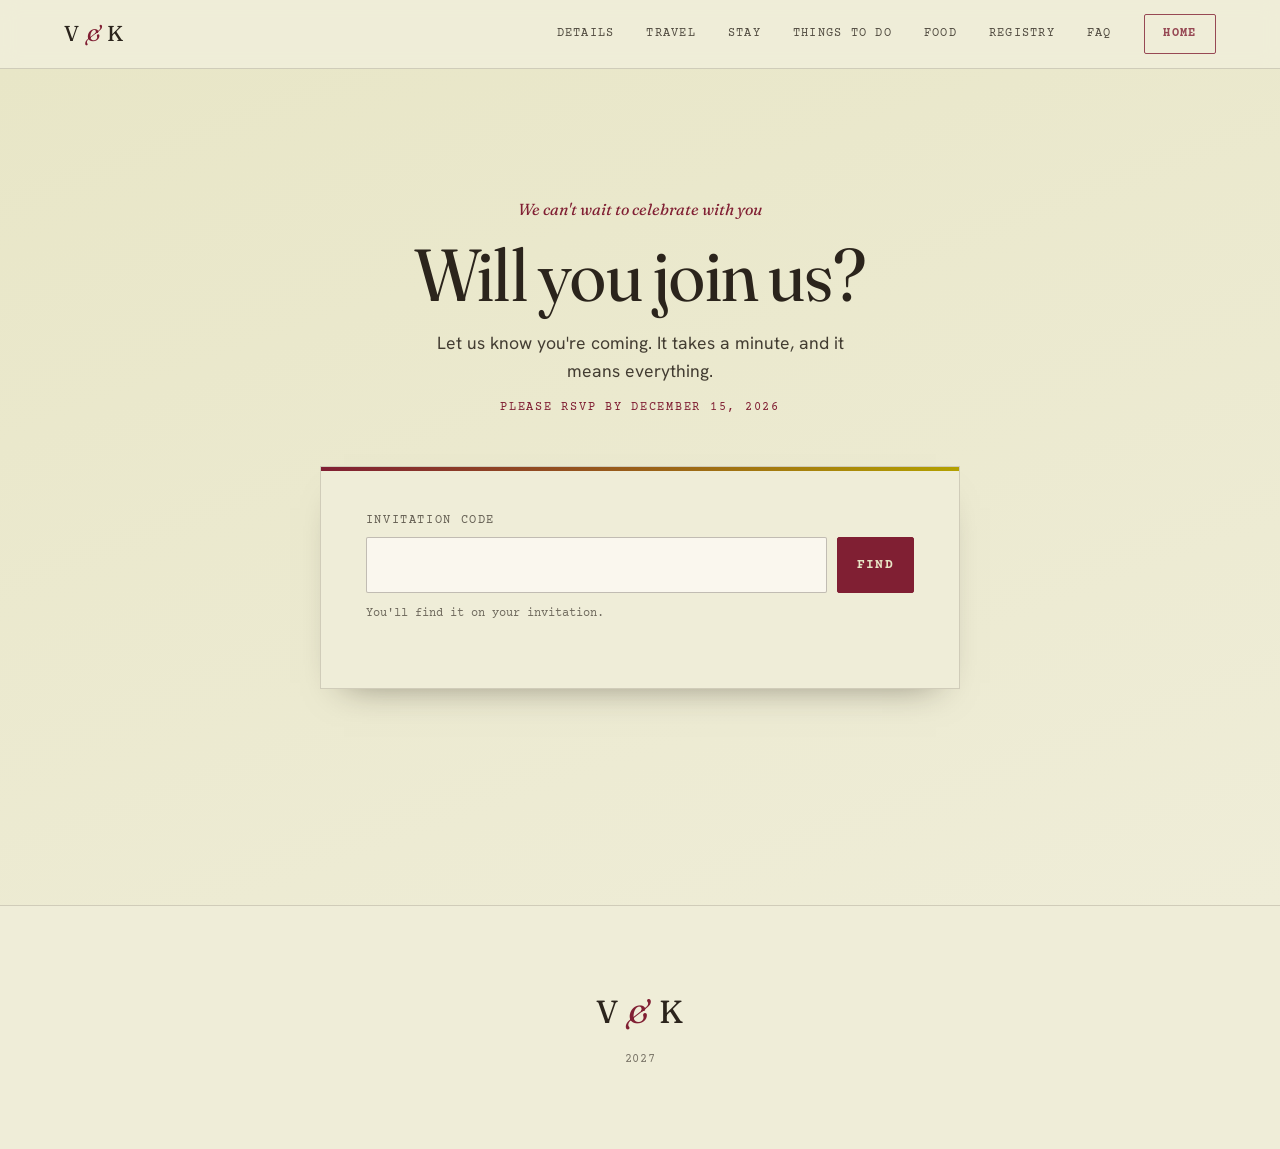
==== commit db8dbfdd: "bug fix" ====
--- a/rsvp/index.html
+++ b/rsvp/index.html
@@ -40,7 +40,8 @@
       <div class="rsvp-head">
         <span class="eyebrow" data-i18n="eyebrow">We can't wait to celebrate with you</span>
         <h1 id="rsvp-title" data-i18n="title">Will you join us?</h1>
-        <p class="rsvp-lede" data-i18n="lede">Please RSVP by December 15, 2026.</p>
+        <p class="rsvp-lede" data-i18n="lede">Let us know you're coming. It takes a minute, and it means everything.</p>
+        <p class="rsvp-deadline" data-i18n="deadlineNote">Please RSVP by December 15, 2026</p>
       </div>
 
       <div class="rsvp-card">
@@ -88,7 +89,7 @@
         <!-- Step 3: done -->
         <div class="rsvp-step rsvp-done" id="rsvp-done" hidden>
           <p class="rsvp-big" id="rsvp-done-msg"></p>
-          <p><a href="../index2.html#events" class="btn ghost" data-i18n="seeDetails"></a></p>
+          <p><a href="../#events" class="btn ghost" data-i18n="seeDetails"></a></p>
           <button type="button" class="rsvp-link" id="rsvp-edit" data-i18n="edit"></button>
         </div>
 
--- a/style.css
+++ b/style.css
@@ -520,6 +520,16 @@
   font-size: 1.02rem;
 }
 
+.event-details address,
+.event-details .note {
+  font-family: var(--mono);
+  font-style: normal;
+  font-size: 0.72rem;
+  line-height: 1.55;
+  opacity: 0.6;
+  margin-top: 0.15rem;
+}
+
 /* ---------- GALLERY (contact sheet) ---------- */
 .gallery .head {
   text-align: center;
@@ -636,6 +646,16 @@
   color: var(--amaranth);
 }
 
+@media (max-width: 719px) {
+  .grid figcaption {
+    display: none;
+  }
+
+  .grid figure {
+    padding: 8px;
+  }
+}
+
 /* ---------- TRAVEL (amaranth feature) ---------- */
 .stay {
   background: var(--amaranth);
@@ -760,13 +780,47 @@
   flex-direction: column;
 }
 
+/* ---------- LINKS (external / map) ---------- */
+.ext,
 .hood h3 a {
-  text-decoration: none;
-}
-
-.hood h3 a:hover {
   text-decoration: underline;
   text-decoration-thickness: 1px;
+  text-underline-offset: 0.2em;
+  text-decoration-color: color-mix(in srgb, currentColor 35%, transparent);
+  transition: text-decoration-color .2s;
+}
+
+.ext:hover,
+.hood h3 a:hover {
+  text-decoration-color: currentColor;
+}
+
+.ext::after,
+.hood h3 a::after {
+  content: "";
+  display: inline-block;
+  width: 0.55em;
+  height: 0.55em;
+  margin-left: 0.3em;
+  vertical-align: 0.08em;
+  background: currentColor;
+  opacity: 0.75;
+  -webkit-mask: url("data:image/svg+xml,<svg xmlns='http://www.w3.org/2000/svg' viewBox='0 0 12 12' fill='none' stroke='black' stroke-width='1.8' stroke-linecap='round' stroke-linejoin='round'><path d='M4 2h6v6M10 2 2 10'/></svg>") no-repeat center / contain;
+  mask: url("data:image/svg+xml,<svg xmlns='http://www.w3.org/2000/svg' viewBox='0 0 12 12' fill='none' stroke='black' stroke-width='1.8' stroke-linecap='round' stroke-linejoin='round'><path d='M4 2h6v6M10 2 2 10'/></svg>") no-repeat center / contain;
+  transition: transform .2s ease;
+}
+
+.ext:hover::after,
+.hood h3 a:hover::after {
+  transform: translate(2px, -2px);
+}
+
+@media (prefers-reduced-motion: reduce) {
+
+  .ext::after,
+  .hood h3 a::after {
+    transition: none;
+  }
 }
 
 .eat-notes {
@@ -927,6 +981,10 @@
   margin-bottom: 0;
 }
 
+.stay .spot a {
+  color: var(--ink);
+}
+
 .stay .spot p {
   font-size: 0.97rem;
   color: color-mix(in srgb, var(--ink) 88%, transparent);
@@ -961,11 +1019,54 @@
   color: color-mix(in srgb, var(--ink) 88%, transparent);
 }
 
+.gift-options {
+  display: flex;
+  flex-wrap: wrap;
+  justify-content: center;
+  gap: 1rem;
+  margin-top: 2rem;
+}
+
+.gift {
+  display: grid;
+  justify-items: center;
+  gap: 0.45rem;
+  width: min(100%, 17rem);
+  padding: 1.2rem 1.5rem;
+  background: var(--paper);
+  border: 1px solid var(--line);
+}
+
+.gift-label {
+  display: inline-flex;
+  align-items: center;
+  gap: 0.5em;
+  font-family: var(--mono);
+  font-size: 0.68rem;
+  letter-spacing: 0.16em;
+  text-transform: uppercase;
+  color: var(--amaranth);
+}
+
+.gift-icon {
+  width: 1.3em;
+  height: 1.3em;
+  flex-shrink: 0;
+  background: currentColor;
+  -webkit-mask: var(--icon) no-repeat center / contain;
+  mask: var(--icon) no-repeat center / contain;
+}
+
 /* ---------- FAQ ---------- */
 .faq h2 {
   font-size: clamp(2rem, 5.5vw, 3.2rem);
   text-align: center;
   margin-bottom: clamp(2rem, 5vw, 3rem);
+}
+
+.faq-cta {
+  text-align: center;
+  margin-top: clamp(2rem, 5vw, 3rem);
 }
 
 details {
@@ -1052,6 +1153,22 @@
   margin-top: 0.8rem;
 }
 
+.copy {
+  font: inherit;
+  color: inherit;
+  background: none;
+  border: 0;
+  cursor: pointer;
+  text-decoration: underline;
+  text-decoration-thickness: 1px;
+  text-underline-offset: 0.2em;
+  text-decoration-color: color-mix(in srgb, currentColor 35%, transparent);
+}
+
+.copy:hover {
+  text-decoration-color: currentColor;
+}
+
 /* ---------- SCROLL REVEAL ---------- */
 /* Scoped to .js (set in <head>) so content stays visible if JS fails */
 .js .reveal {
--- a/rsvp/rsvp.css
+++ b/rsvp/rsvp.css
@@ -37,6 +37,15 @@
   margin: 0 auto;
   font-size: 1.1rem;
   color: color-mix(in srgb, var(--ink) 88%, transparent);
+}
+
+.rsvp-deadline {
+  margin-top: 0.8rem;
+  font-family: var(--mono);
+  font-size: 0.78rem;
+  letter-spacing: 0.14em;
+  text-transform: uppercase;
+  color: var(--amaranth);
 }
 
 /* ---------- card ---------- */
@@ -267,4 +276,4 @@
   height: 1100px;
   margin-top: 1rem;
   border: 0;
-}
+}
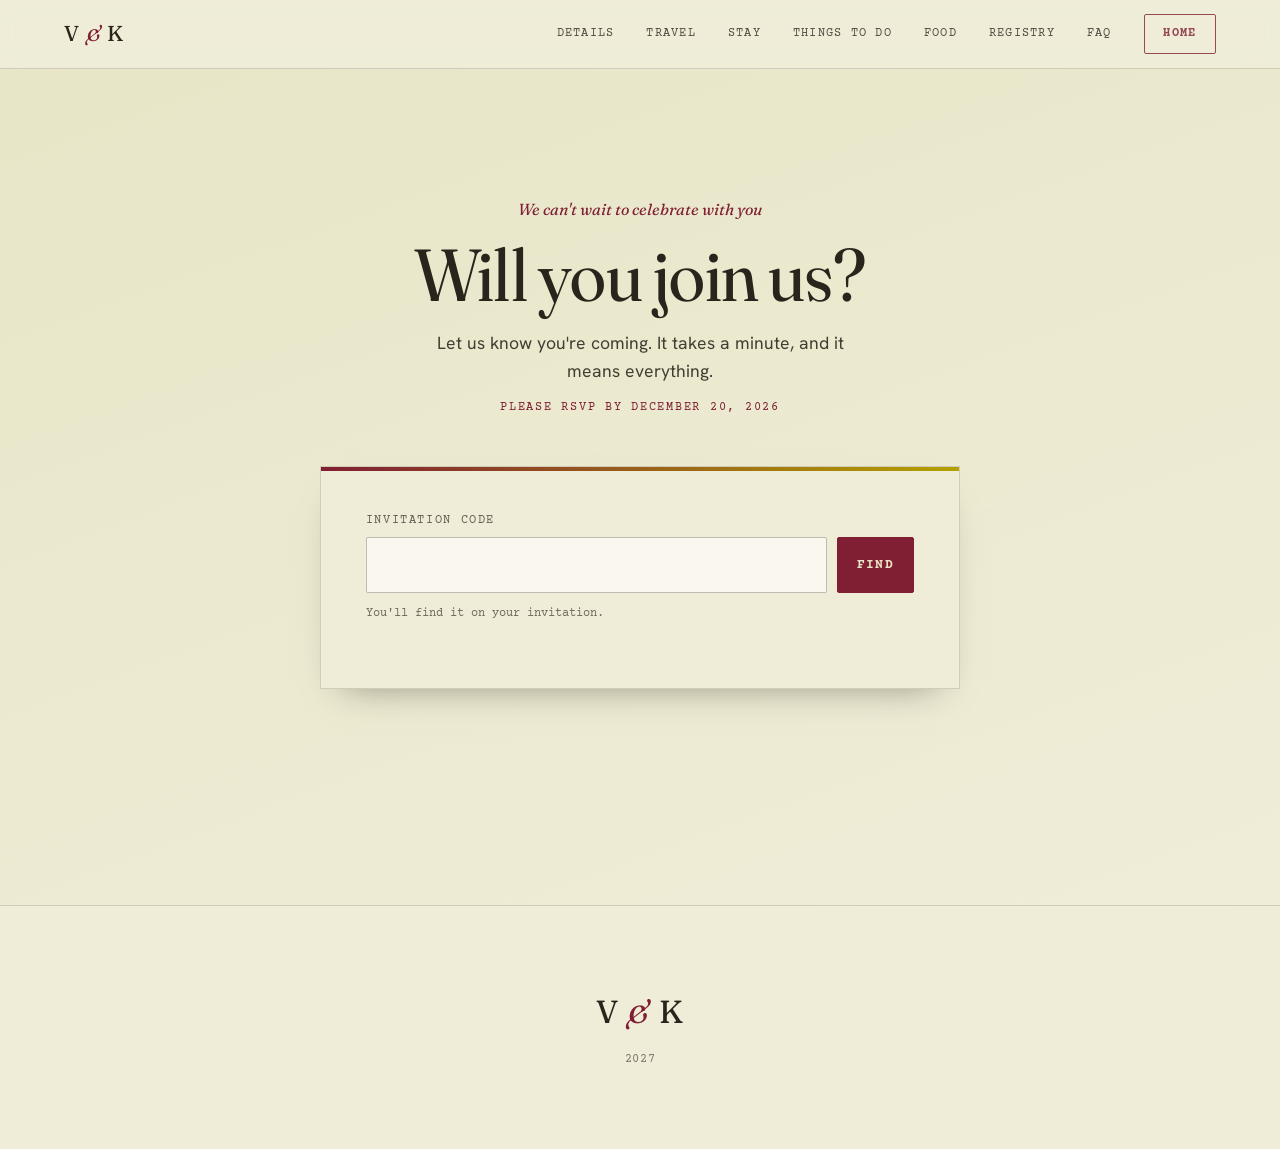
==== commit 01dfecc2: "updated rsvp date" ====
--- a/rsvp/index.html
+++ b/rsvp/index.html
@@ -41,7 +41,7 @@
         <span class="eyebrow" data-i18n="eyebrow">We can't wait to celebrate with you</span>
         <h1 id="rsvp-title" data-i18n="title">Will you join us?</h1>
         <p class="rsvp-lede" data-i18n="lede">Let us know you're coming. It takes a minute, and it means everything.</p>
-        <p class="rsvp-deadline" data-i18n="deadlineNote">Please RSVP by December 15, 2026</p>
+        <p class="rsvp-deadline" data-i18n="deadlineNote">Please RSVP by December 20, 2026</p>
       </div>
 
       <div class="rsvp-card">
